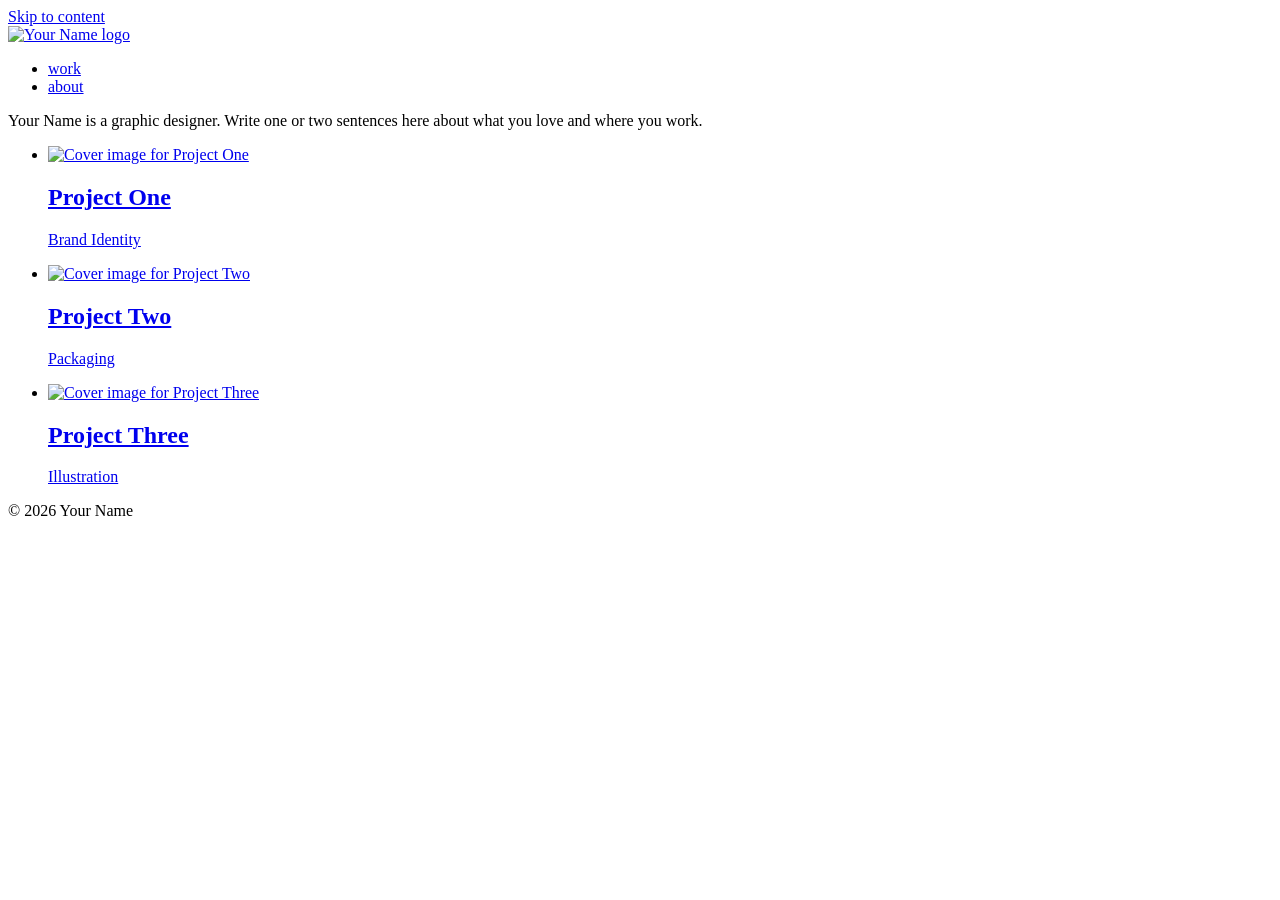
==== index.html @ 290d1531 "Add files via upload" ====
<!DOCTYPE html>
<html lang="en">
<head>
<meta charset="utf-8">
<meta name="viewport" content="width=device-width, initial-scale=1">
<title>Your Name — Graphic Designer</title>
<meta name="description" content="Graphic design portfolio.">
<!-- FAVICON: replace images/favicon.svg with your own file (see README) -->
<link rel="icon" href="images/favicon.svg" type="image/svg+xml">
<link rel="stylesheet" href="css/style.css">
</head>
<body>
<a class="skip" href="#main">Skip to content</a>
<header class="site-header">
  <a class="logo" href="index.html" aria-label="Home"><img src="images/favicon.svg" alt="Your Name logo" width="44" height="44"></a>
  <nav aria-label="Main"><ul>
    <li><a href="index.html#work">work</a></li>
    <li><a href="about.html">about</a></li>
  </ul></nav>
</header>
<main id="main">
  <p class="intro">Your Name is a graphic designer. Write one or two sentences here about what you love and where you work.</p>
  <section id="work" aria-label="Work">
  <ul class="grid">
    <li><a class="card" href="projects/case-study-1.html">
      <div class="thumb"><img src="images/project-1/thumbnail.svg" alt="Cover image for Project One" loading="lazy" width="1200" height="1500"></div>
      <h2>Project One</h2><p>Brand Identity</p></a></li>
    <li><a class="card" href="projects/case-study-2.html">
      <div class="thumb"><img src="images/project-2/thumbnail.svg" alt="Cover image for Project Two" loading="lazy" width="1200" height="1500"></div>
      <h2>Project Two</h2><p>Packaging</p></a></li>
    <li><a class="card" href="projects/case-study-3.html">
      <div class="thumb"><img src="images/project-3/thumbnail.svg" alt="Cover image for Project Three" loading="lazy" width="1200" height="1500"></div>
      <h2>Project Three</h2><p>Illustration</p></a></li>
  </ul>
  </section>
</main>
<footer class="site-footer"><p>&copy; 2026 Your Name</p></footer>
</body>
</html>
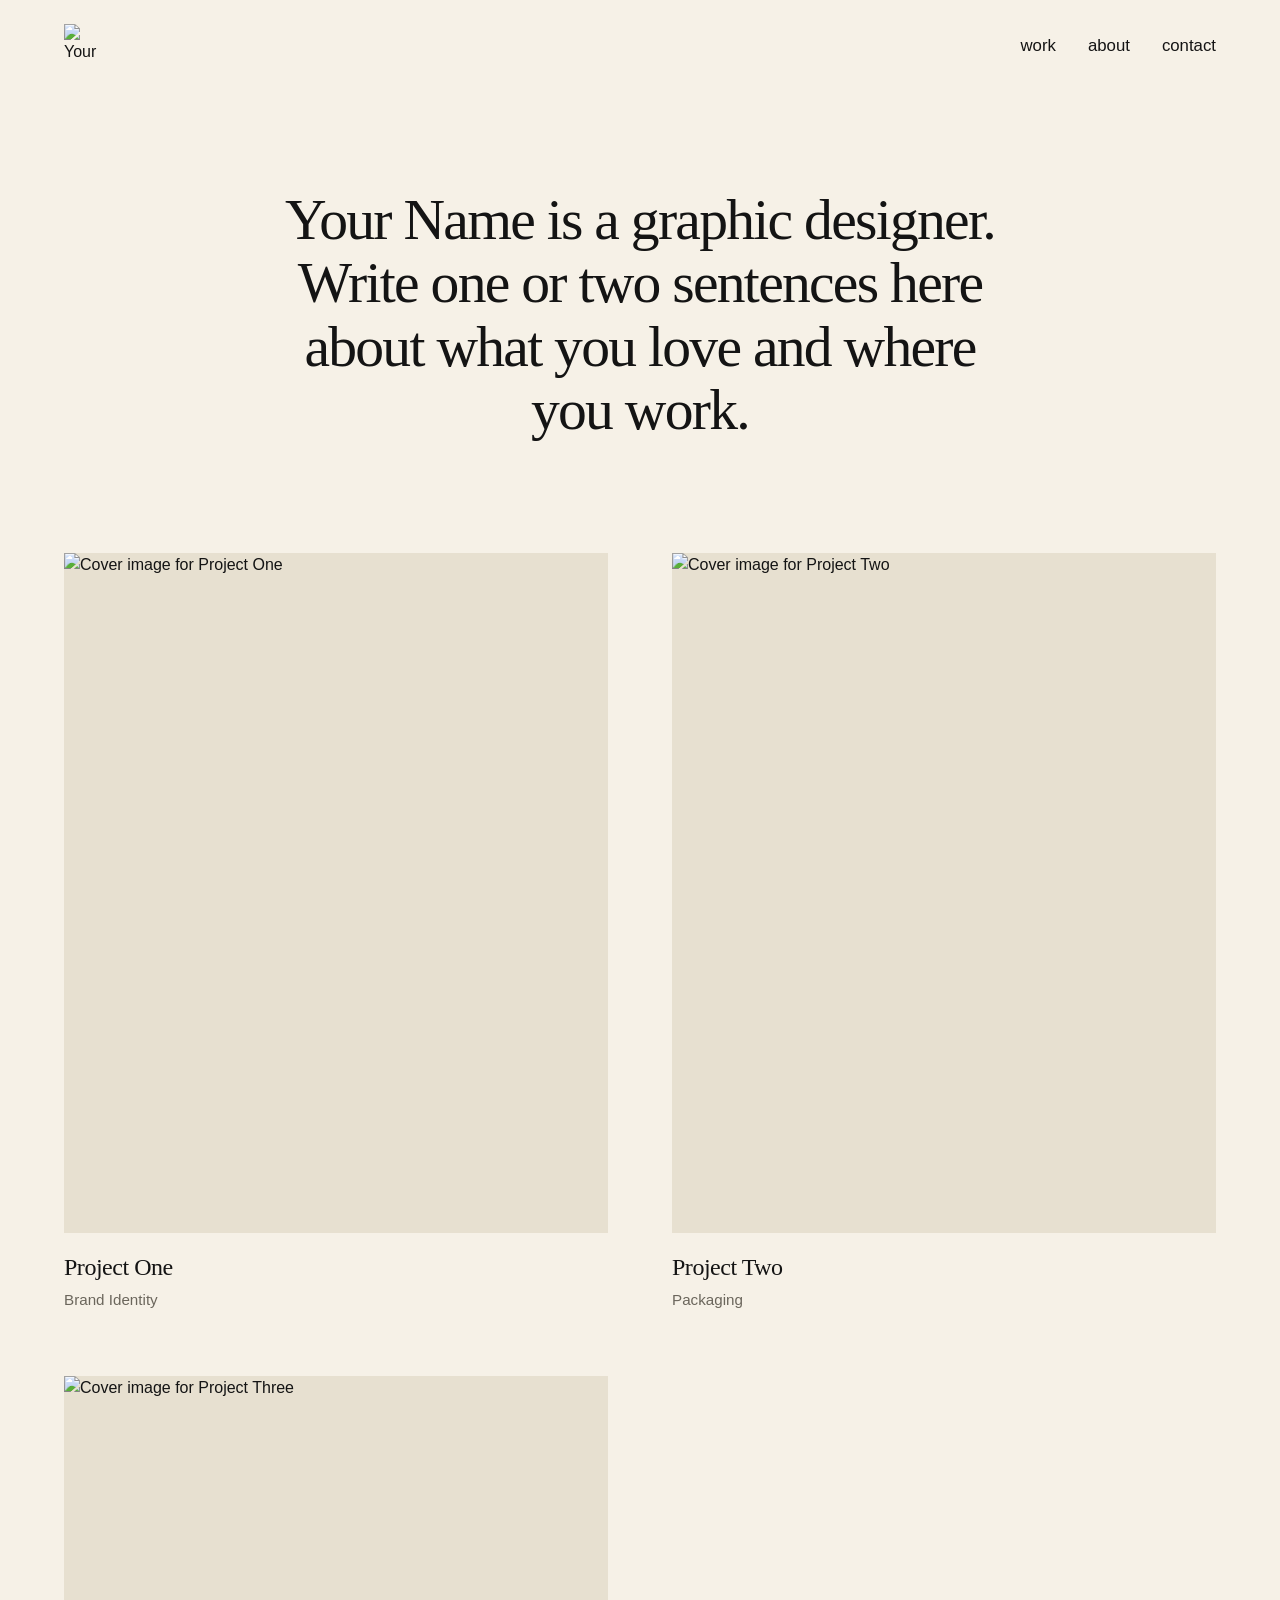
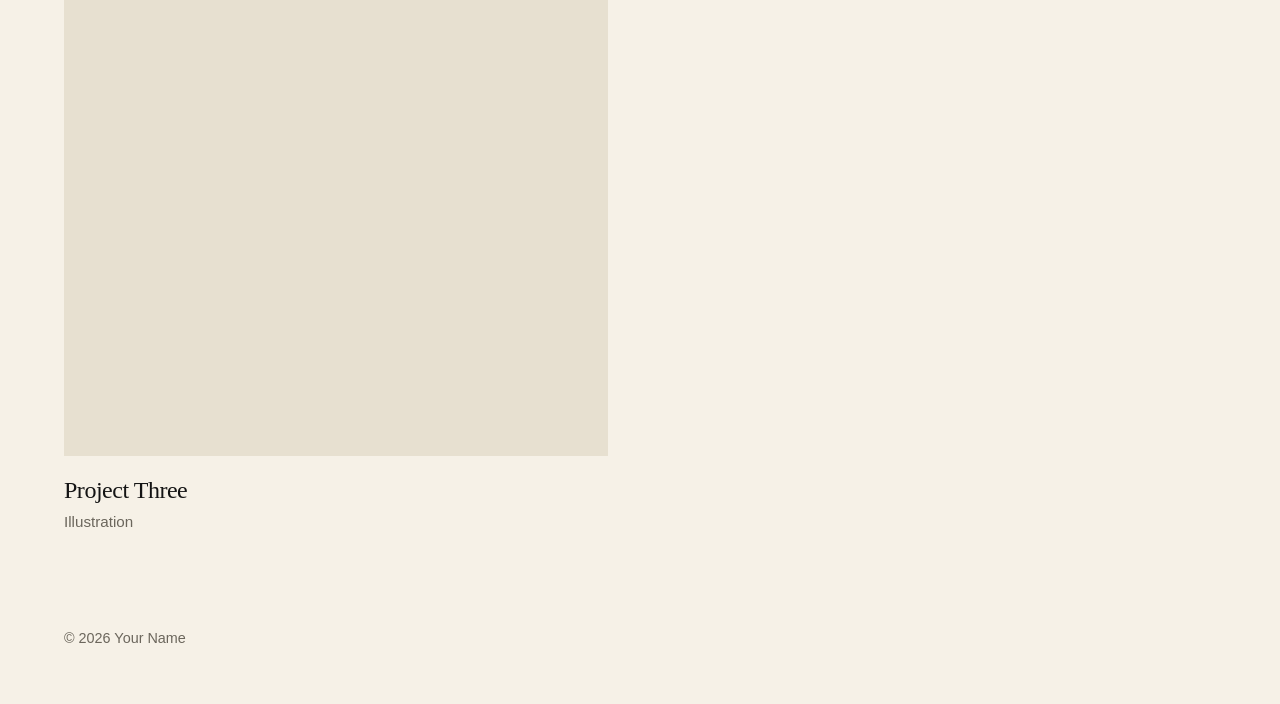
==== commit 3ff091b1: "Add preconnect links and contact link in index.html" ====
--- a/index.html
+++ b/index.html
@@ -7,6 +7,9 @@
 <meta name="description" content="Graphic design portfolio.">
 <!-- FAVICON: replace images/favicon.svg with your own file (see README) -->
 <link rel="icon" href="images/favicon.svg" type="image/svg+xml">
+<link rel="preconnect" href="https://fonts.googleapis.com">
+<link rel="preconnect" href="https://fonts.gstatic.com" crossorigin>
+<link href="https://fonts.googleapis.com/css2?family=Fugaz+One&family=Work+Sans:wght@400;500&display=swap" rel="stylesheet">
 <link rel="stylesheet" href="css/style.css">
 </head>
 <body>
@@ -16,6 +19,7 @@
   <nav aria-label="Main"><ul>
     <li><a href="index.html#work">work</a></li>
     <li><a href="about.html">about</a></li>
+    <li><a class="pill" href="mailto:you@example.com">contact</a></li>
   </ul></nav>
 </header>
 <main id="main">
--- a/css/style.css
+++ b/css/style.css
@@ -0,0 +1,55 @@
+/* ---------- Tokens ---------- */
+:root{
+  --bg:#f6f1e7; --ink:#141414; --muted:#6b665c;
+  --serif:"Iowan Old Style","Palatino Linotype",Georgia,serif;
+  --sans:"Helvetica Neue",Helvetica,Arial,sans-serif;
+  --pad:clamp(1.25rem,5vw,6rem);
+  --gap:clamp(1.5rem,5vw,6rem);
+  --ease:.25s ease;
+}
+*,*::before,*::after{box-sizing:border-box}
+body{margin:0;background:var(--bg);color:var(--ink);font-family:var(--sans);line-height:1.5;-webkit-font-smoothing:antialiased}
+img{display:block;max-width:100%;height:auto}
+ul{list-style:none;margin:0;padding:0}
+a{color:inherit;text-decoration:none}
+:focus-visible{outline:2px solid var(--ink);outline-offset:4px}
+.skip{position:absolute;left:-999px}.skip:focus{left:1rem;top:1rem;background:var(--ink);color:var(--bg);padding:.5rem 1rem;z-index:10}
+
+/* ---------- Header / footer ---------- */
+.site-header{display:flex;justify-content:space-between;align-items:center;padding:1.5rem var(--pad)}
+.site-header nav ul{display:flex;gap:2rem}
+.site-header nav a{font-size:1.05rem;padding-bottom:2px;border-bottom:1px solid transparent;transition:border-color var(--ease)}
+.site-header nav a:hover{border-color:var(--ink)}
+.logo img{transition:opacity var(--ease)}.logo:hover img{opacity:.7}
+.site-footer{padding:5rem var(--pad) 2.5rem;color:var(--muted);font-size:.9rem}
+main{padding:0 var(--pad)}
+
+/* ---------- Home ---------- */
+.intro{max-width:26ch;margin:clamp(2.5rem,8vw,6rem) auto clamp(3rem,9vw,7rem);text-align:center;
+  font-family:var(--serif);font-size:clamp(1.9rem,4.6vw,3.6rem);line-height:1.1;letter-spacing:-.03em}
+.grid{display:grid;grid-template-columns:repeat(2,1fr);gap:var(--gap) var(--gap)}
+.card{display:block}
+.thumb{overflow:hidden;background:#e7e0d0;aspect-ratio:4/5}
+.thumb img{width:100%;height:100%;object-fit:cover;transition:transform .6s ease}
+.card:hover .thumb img,.card:focus-visible .thumb img{transform:scale(1.03)}
+.card h2{font-family:var(--serif);font-weight:400;font-size:1.5rem;letter-spacing:-.02em;margin:1rem 0 0;
+  border-bottom:1px solid transparent;display:inline-block;transition:border-color var(--ease)}
+.card:hover h2{border-color:var(--ink)}
+.card p{margin:.15rem 0 0;color:var(--muted);font-size:.95rem}
+
+/* ---------- Case study + About ---------- */
+.back{display:inline-block;margin:1rem 0 2rem;color:var(--muted);transition:color var(--ease)}.back:hover{color:var(--ink)}
+.title{font-family:var(--serif);font-weight:400;font-size:clamp(2rem,4vw,3.2rem);letter-spacing:-.03em;line-height:1.1;margin:0 0 2.5rem}
+.case-intro,.about-body{display:grid;grid-template-columns:minmax(0,38rem) auto;justify-content:space-between;gap:2rem;margin-bottom:clamp(3rem,7vw,6rem)}
+.case-intro p,.about-body p{margin:0 0 1em;font-size:1.1rem}
+.meta{font-size:1.1rem}
+.gallery{max-width:1600px;margin:0 auto;display:grid;gap:clamp(1rem,2.5vw,2rem)}
+.gallery img{width:100%}
+.pager{display:flex;justify-content:space-between;margin-top:clamp(3rem,7vw,6rem);font-family:var(--serif);font-size:1.4rem;letter-spacing:-.02em}
+.pager a{border-bottom:1px solid transparent;transition:border-color var(--ease)}.pager a:hover{border-color:var(--ink)}
+.about{min-height:50vh}
+
+/* ---------- Responsive ---------- */
+@media (max-width:900px){.case-intro,.about-body{grid-template-columns:1fr}}
+@media (max-width:640px){.grid{grid-template-columns:1fr}.site-header nav ul{gap:1.25rem}.pager{font-size:1.1rem}}
+@media (prefers-reduced-motion:reduce){*{transition:none!important}}
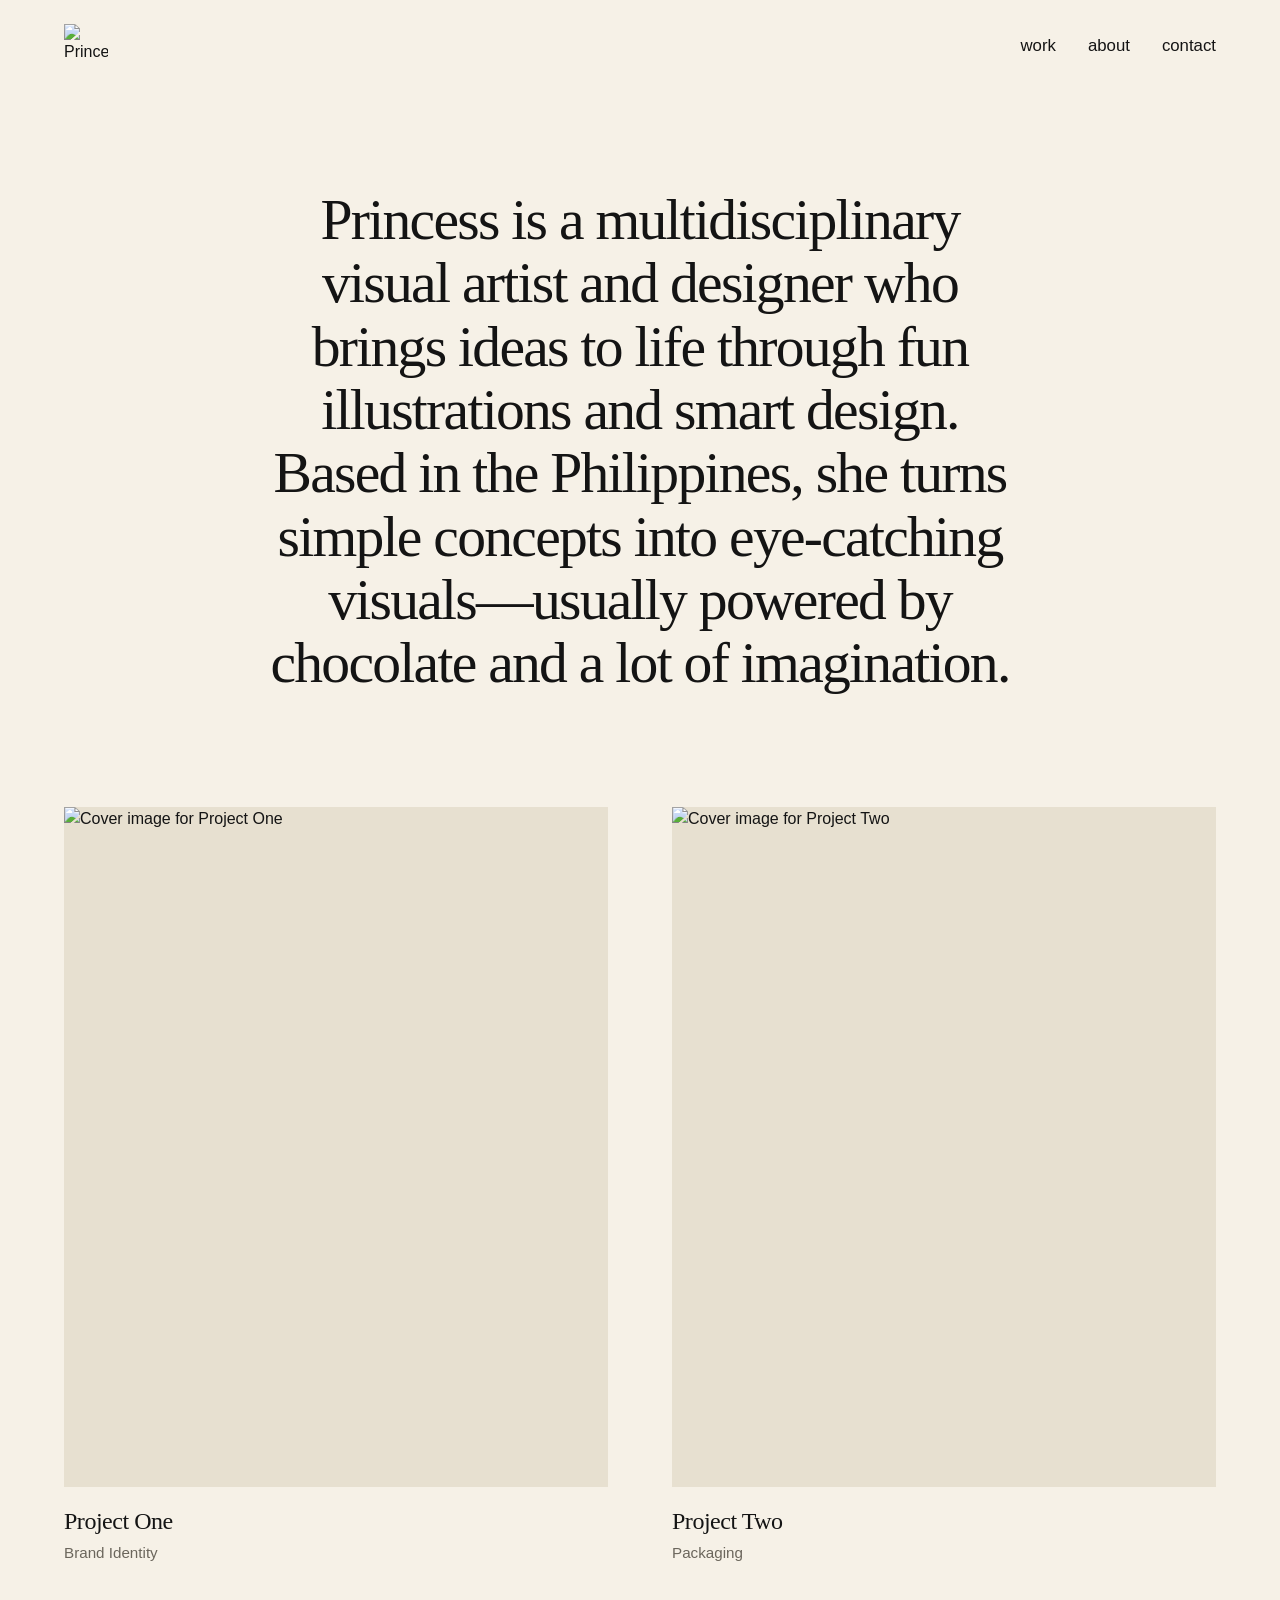
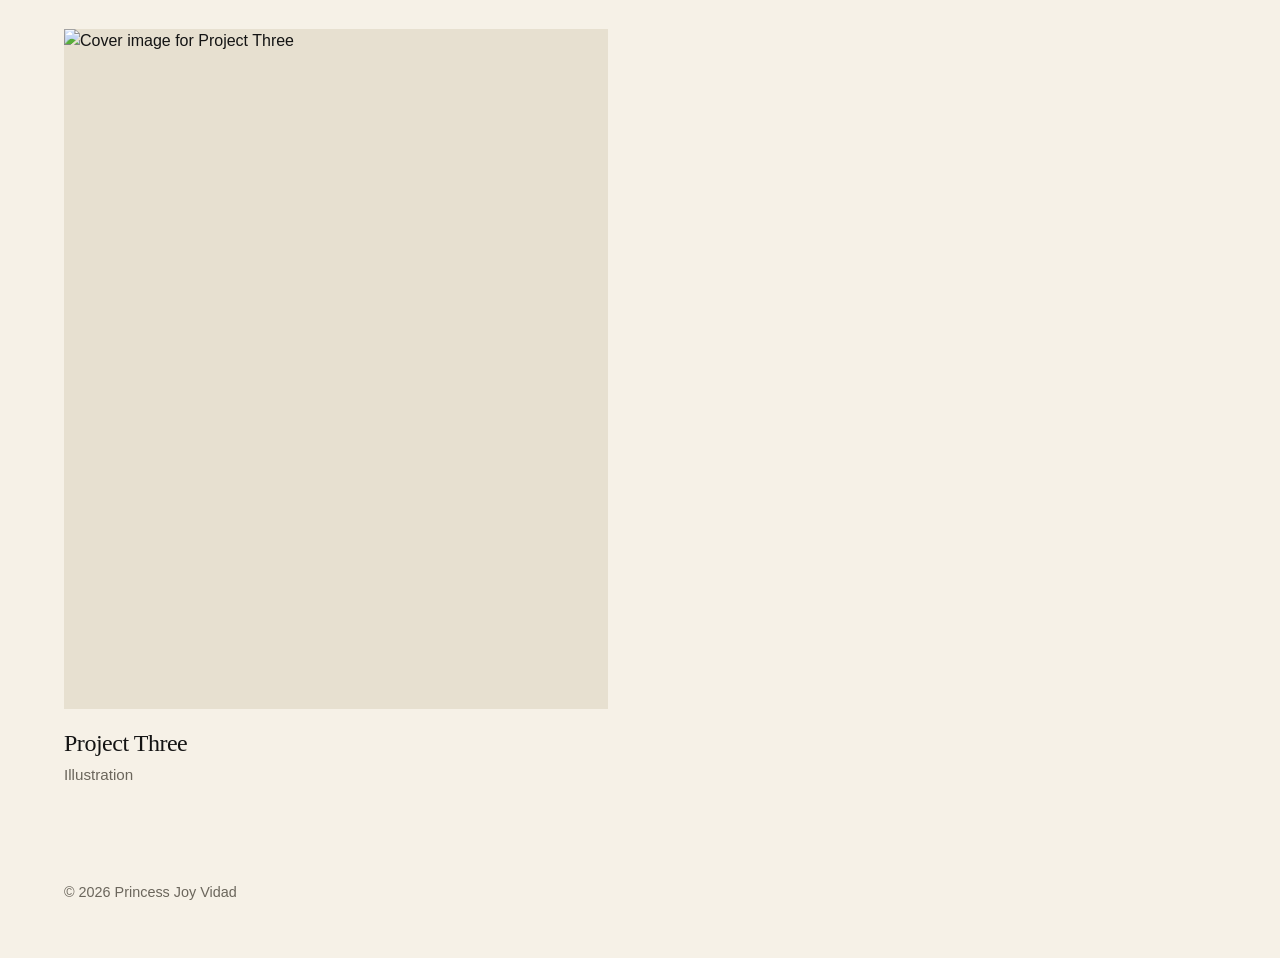
==== commit 719bfc03: "removed placeholders" ====
--- a/index.html
+++ b/index.html
@@ -3,9 +3,9 @@
 <head>
 <meta charset="utf-8">
 <meta name="viewport" content="width=device-width, initial-scale=1">
-<title>Your Name — Graphic Designer</title>
-<meta name="description" content="Graphic design portfolio.">
-<!-- FAVICON: replace images/favicon.svg with your own file (see README) -->
+<title>Princess Joy Vidad — Artist </title>
+<meta name="description" content="Artist portfolio.">
+
 <link rel="icon" href="images/favicon.svg" type="image/svg+xml">
 <link rel="preconnect" href="https://fonts.googleapis.com">
 <link rel="preconnect" href="https://fonts.gstatic.com" crossorigin>
@@ -15,15 +15,15 @@
 <body>
 <a class="skip" href="#main">Skip to content</a>
 <header class="site-header">
-  <a class="logo" href="index.html" aria-label="Home"><img src="images/favicon.svg" alt="Your Name logo" width="44" height="44"></a>
+  <a class="logo" href="index.html" aria-label="Home"><img src="images/favicon.svg" alt="Princess Joy Vidad logo" width="44" height="44"></a>
   <nav aria-label="Main"><ul>
     <li><a href="index.html#work">work</a></li>
     <li><a href="about.html">about</a></li>
-    <li><a class="pill" href="mailto:you@example.com">contact</a></li>
+    <li><a class="pill" href="mailto:princessgvidad@gmail.com">contact</a></li>
   </ul></nav>
 </header>
 <main id="main">
-  <p class="intro">Your Name is a graphic designer. Write one or two sentences here about what you love and where you work.</p>
+  <p class="intro">Princess is a multidisciplinary visual artist and designer who brings ideas to life through fun illustrations and smart design. Based in the Philippines, she turns simple concepts into eye-catching visuals—usually powered by chocolate and a lot of imagination.</p>
   <section id="work" aria-label="Work">
   <ul class="grid">
     <li><a class="card" href="projects/case-study-1.html">
@@ -38,6 +38,6 @@
   </ul>
   </section>
 </main>
-<footer class="site-footer"><p>&copy; 2026 Your Name</p></footer>
+<footer class="site-footer"><p>&copy; 2026 Princess Joy Vidad</p></footer>
 </body>
 </html>
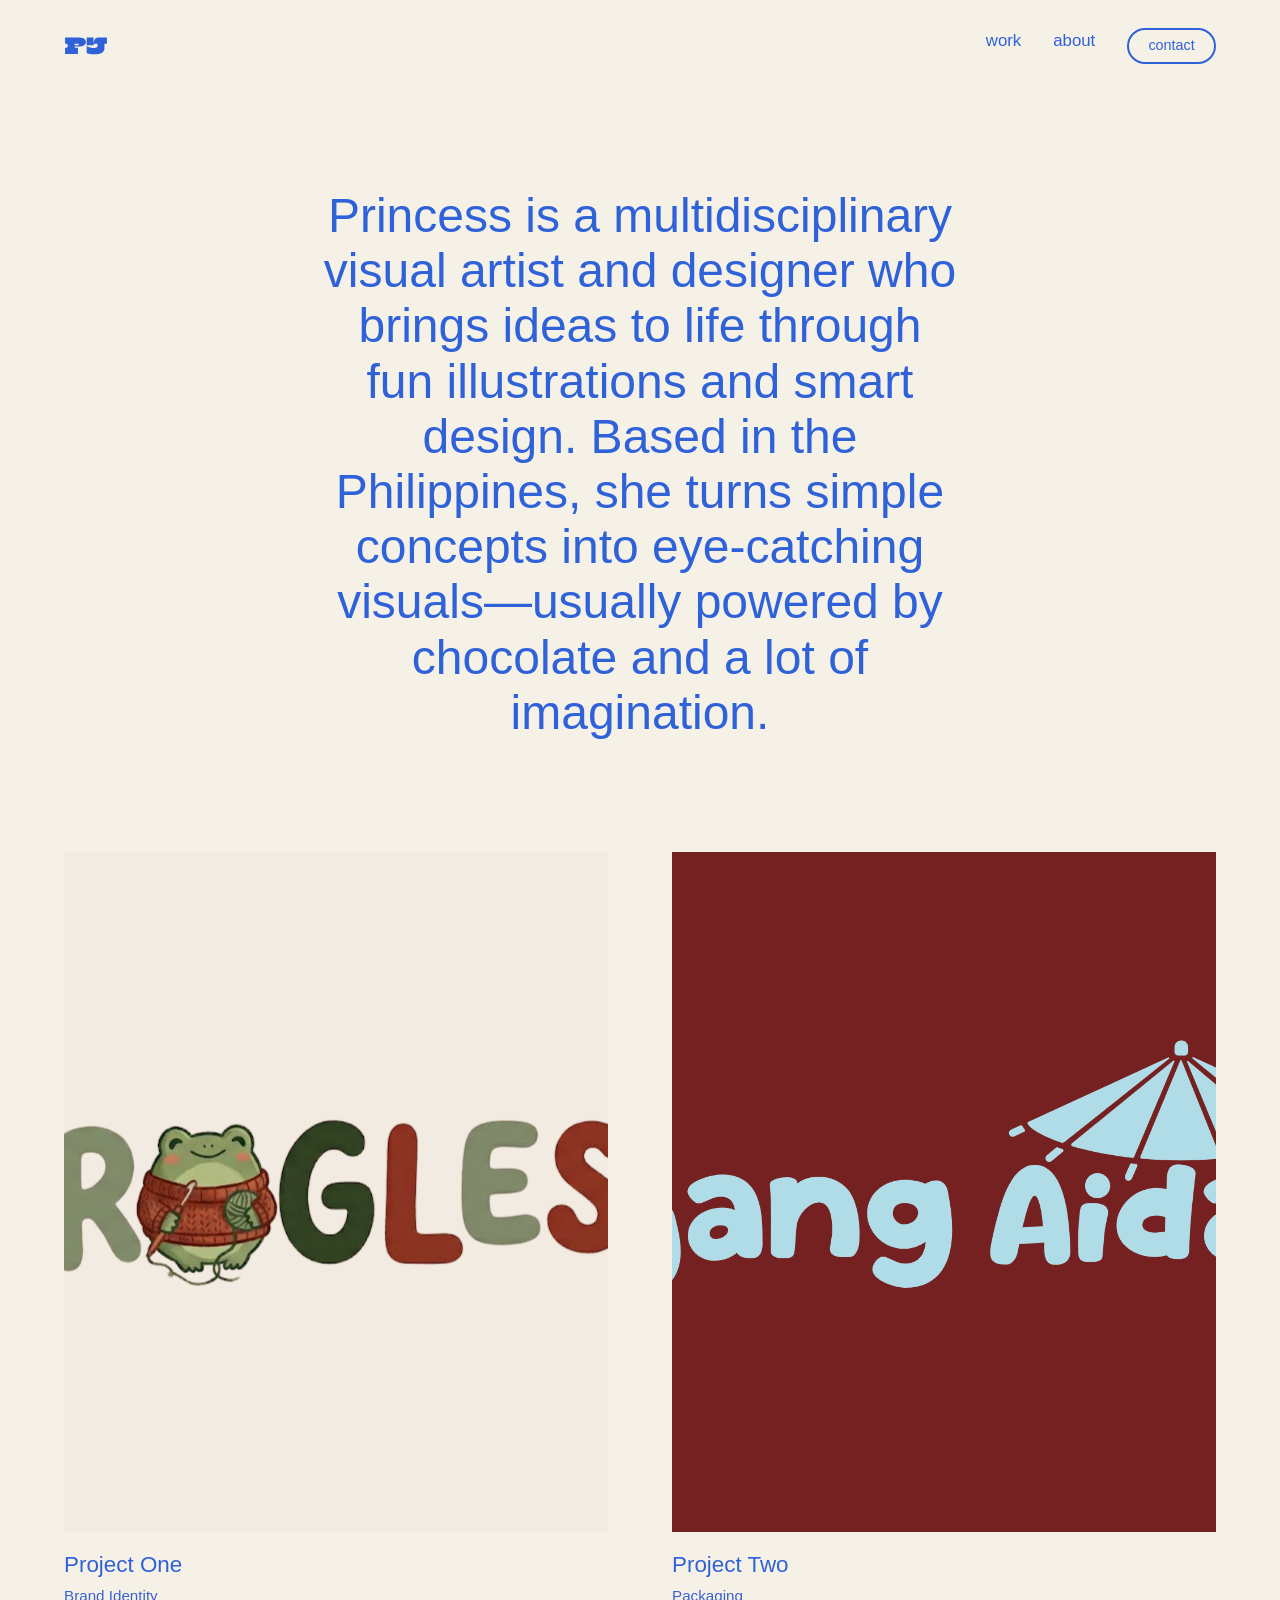
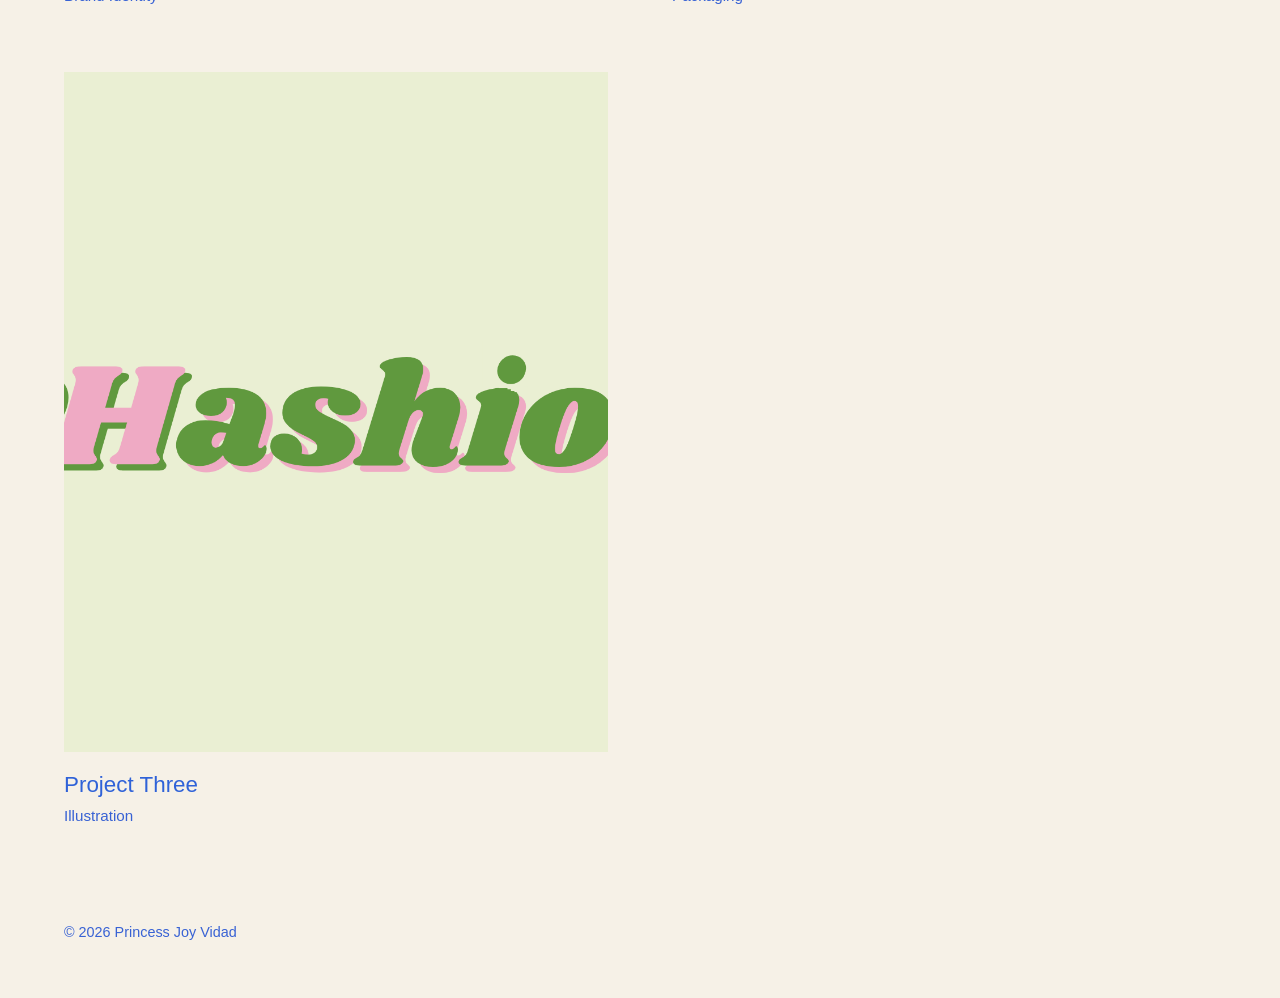
==== commit 63b71779: "edit project-1 placeholders" ====
--- a/index.html
+++ b/index.html
@@ -27,13 +27,13 @@
   <section id="work" aria-label="Work">
   <ul class="grid">
     <li><a class="card" href="projects/case-study-1.html">
-      <div class="thumb"><img src="images/project-1/thumbnail.svg" alt="Cover image for Project One" loading="lazy" width="1200" height="1500"></div>
+      <div class="thumb"><img src="images/project-1/thumbnail.png" alt="Cover image for Project One" loading="lazy" width="1200" height="1500"></div>
       <h2>Project One</h2><p>Brand Identity</p></a></li>
     <li><a class="card" href="projects/case-study-2.html">
-      <div class="thumb"><img src="images/project-2/thumbnail.svg" alt="Cover image for Project Two" loading="lazy" width="1200" height="1500"></div>
+      <div class="thumb"><img src="images/project-2/thumbnail.png" alt="Cover image for Project Two" loading="lazy" width="1200" height="1500"></div>
       <h2>Project Two</h2><p>Packaging</p></a></li>
     <li><a class="card" href="projects/case-study-3.html">
-      <div class="thumb"><img src="images/project-3/thumbnail.svg" alt="Cover image for Project Three" loading="lazy" width="1200" height="1500"></div>
+      <div class="thumb"><img src="images/project-3/thumbnail.png" alt="Cover image for Project Three" loading="lazy" width="1200" height="1500"></div>
       <h2>Project Three</h2><p>Illustration</p></a></li>
   </ul>
   </section>
--- a/css/style.css
+++ b/css/style.css
@@ -1,14 +1,14 @@
 /* ---------- Tokens ---------- */
 :root{
-  --bg:#f6f1e7; --ink:#141414; --muted:#6b665c;
-  --serif:"Iowan Old Style","Palatino Linotype",Georgia,serif;
-  --sans:"Helvetica Neue",Helvetica,Arial,sans-serif;
+  --bg:#f6f1e7; --ink:#2f62d8; --muted:#3862d4; --panel:#cfdbf8;
+  --display:"Fugaz One","Arial Rounded MT Bold",Impact,sans-serif;
+  --body:"Work Sans","Helvetica Neue",Arial,sans-serif;
   --pad:clamp(1.25rem,5vw,6rem);
   --gap:clamp(1.5rem,5vw,6rem);
   --ease:.25s ease;
 }
 *,*::before,*::after{box-sizing:border-box}
-body{margin:0;background:var(--bg);color:var(--ink);font-family:var(--sans);line-height:1.5;-webkit-font-smoothing:antialiased}
+body{margin:0;background:var(--bg);color:var(--ink);font-family:var(--body);line-height:1.5;-webkit-font-smoothing:antialiased}
 img{display:block;max-width:100%;height:auto}
 ul{list-style:none;margin:0;padding:0}
 a{color:inherit;text-decoration:none}
@@ -25,31 +25,45 @@
 main{padding:0 var(--pad)}
 
 /* ---------- Home ---------- */
-.intro{max-width:26ch;margin:clamp(2.5rem,8vw,6rem) auto clamp(3rem,9vw,7rem);text-align:center;
-  font-family:var(--serif);font-size:clamp(1.9rem,4.6vw,3.6rem);line-height:1.1;letter-spacing:-.03em}
+.intro{max-width:24ch;margin:clamp(2.5rem,8vw,6rem) auto clamp(3rem,9vw,7rem);text-align:center;
+  font-family:var(--display);font-size:clamp(1.8rem,4vw,3rem);line-height:1.15;letter-spacing:0}
 .grid{display:grid;grid-template-columns:repeat(2,1fr);gap:var(--gap) var(--gap)}
 .card{display:block}
 .thumb{overflow:hidden;background:#e7e0d0;aspect-ratio:4/5}
 .thumb img{width:100%;height:100%;object-fit:cover;transition:transform .6s ease}
 .card:hover .thumb img,.card:focus-visible .thumb img{transform:scale(1.03)}
-.card h2{font-family:var(--serif);font-weight:400;font-size:1.5rem;letter-spacing:-.02em;margin:1rem 0 0;
+.card h2{font-family:var(--display);font-weight:400;font-size:1.4rem;letter-spacing:0;margin:1rem 0 0;
   border-bottom:1px solid transparent;display:inline-block;transition:border-color var(--ease)}
 .card:hover h2{border-color:var(--ink)}
 .card p{margin:.15rem 0 0;color:var(--muted);font-size:.95rem}
 
 /* ---------- Case study + About ---------- */
 .back{display:inline-block;margin:1rem 0 2rem;color:var(--muted);transition:color var(--ease)}.back:hover{color:var(--ink)}
-.title{font-family:var(--serif);font-weight:400;font-size:clamp(2rem,4vw,3.2rem);letter-spacing:-.03em;line-height:1.1;margin:0 0 2.5rem}
+.title{font-family:var(--display);font-weight:400;font-size:clamp(2rem,4vw,3.2rem);letter-spacing:0;line-height:1.1;margin:0 0 2.5rem}
 .case-intro,.about-body{display:grid;grid-template-columns:minmax(0,38rem) auto;justify-content:space-between;gap:2rem;margin-bottom:clamp(3rem,7vw,6rem)}
 .case-intro p,.about-body p{margin:0 0 1em;font-size:1.1rem}
 .meta{font-size:1.1rem}
 .gallery{max-width:1600px;margin:0 auto;display:grid;gap:clamp(1rem,2.5vw,2rem)}
 .gallery img{width:100%}
-.pager{display:flex;justify-content:space-between;margin-top:clamp(3rem,7vw,6rem);font-family:var(--serif);font-size:1.4rem;letter-spacing:-.02em}
+.pager{display:flex;justify-content:space-between;margin-top:clamp(3rem,7vw,6rem);font-family:var(--display);font-size:1.4rem;letter-spacing:0}
 .pager a{border-bottom:1px solid transparent;transition:border-color var(--ease)}.pager a:hover{border-color:var(--ink)}
 .about{min-height:50vh}
 
 /* ---------- Responsive ---------- */
+
+/* ---------- Pill button + About split layout ---------- */
+.pill,.site-header nav a.pill{display:inline-block;border:2px solid var(--ink);border-radius:999px;padding:.35rem 1.2rem;font-size:.9rem;transition:background var(--ease),color var(--ease)}
+.pill:hover,.site-header nav a.pill:hover{background:var(--ink);color:var(--bg);border-color:var(--ink)}
+.about-page{padding:.75rem}
+.about-page .site-header{background:var(--panel);border:2px solid var(--ink);border-radius:28px 28px 0 0;padding:1rem clamp(1rem,4vw,3rem)}
+.about-page main{padding:0}
+.split{display:grid;grid-template-columns:1fr 1fr;min-height:min(80vh,46rem);background:var(--panel);border:2px solid var(--ink);border-top:0}
+.split-text{display:flex;flex-direction:column;align-items:center;justify-content:center;gap:2rem;padding:3rem var(--pad);text-align:center}
+.split-text h1{font-family:var(--display);font-weight:400;font-size:clamp(2rem,4vw,3.4rem);line-height:1.1;margin:0;max-width:14ch}
+.split-photo{position:relative;border-left:2px solid var(--ink);overflow:hidden}
+.split-photo img{width:100%;height:100%;object-fit:cover;filter:grayscale(1)}
+.bolt{position:absolute;left:12%;top:16%;width:clamp(32px,5vw,64px);fill:none;stroke:var(--ink);stroke-width:2.5;z-index:1}
+.about-more{padding:clamp(3rem,7vw,6rem) var(--pad) 0}
 @media (max-width:900px){.case-intro,.about-body{grid-template-columns:1fr}}
-@media (max-width:640px){.grid{grid-template-columns:1fr}.site-header nav ul{gap:1.25rem}.pager{font-size:1.1rem}}
+@media (max-width:640px){.split{grid-template-columns:1fr}.split-photo{border-left:0;border-top:2px solid var(--ink);aspect-ratio:4/5}.grid{grid-template-columns:1fr}.site-header nav ul{gap:1.25rem}.pager{font-size:1.1rem}}
 @media (prefers-reduced-motion:reduce){*{transition:none!important}}
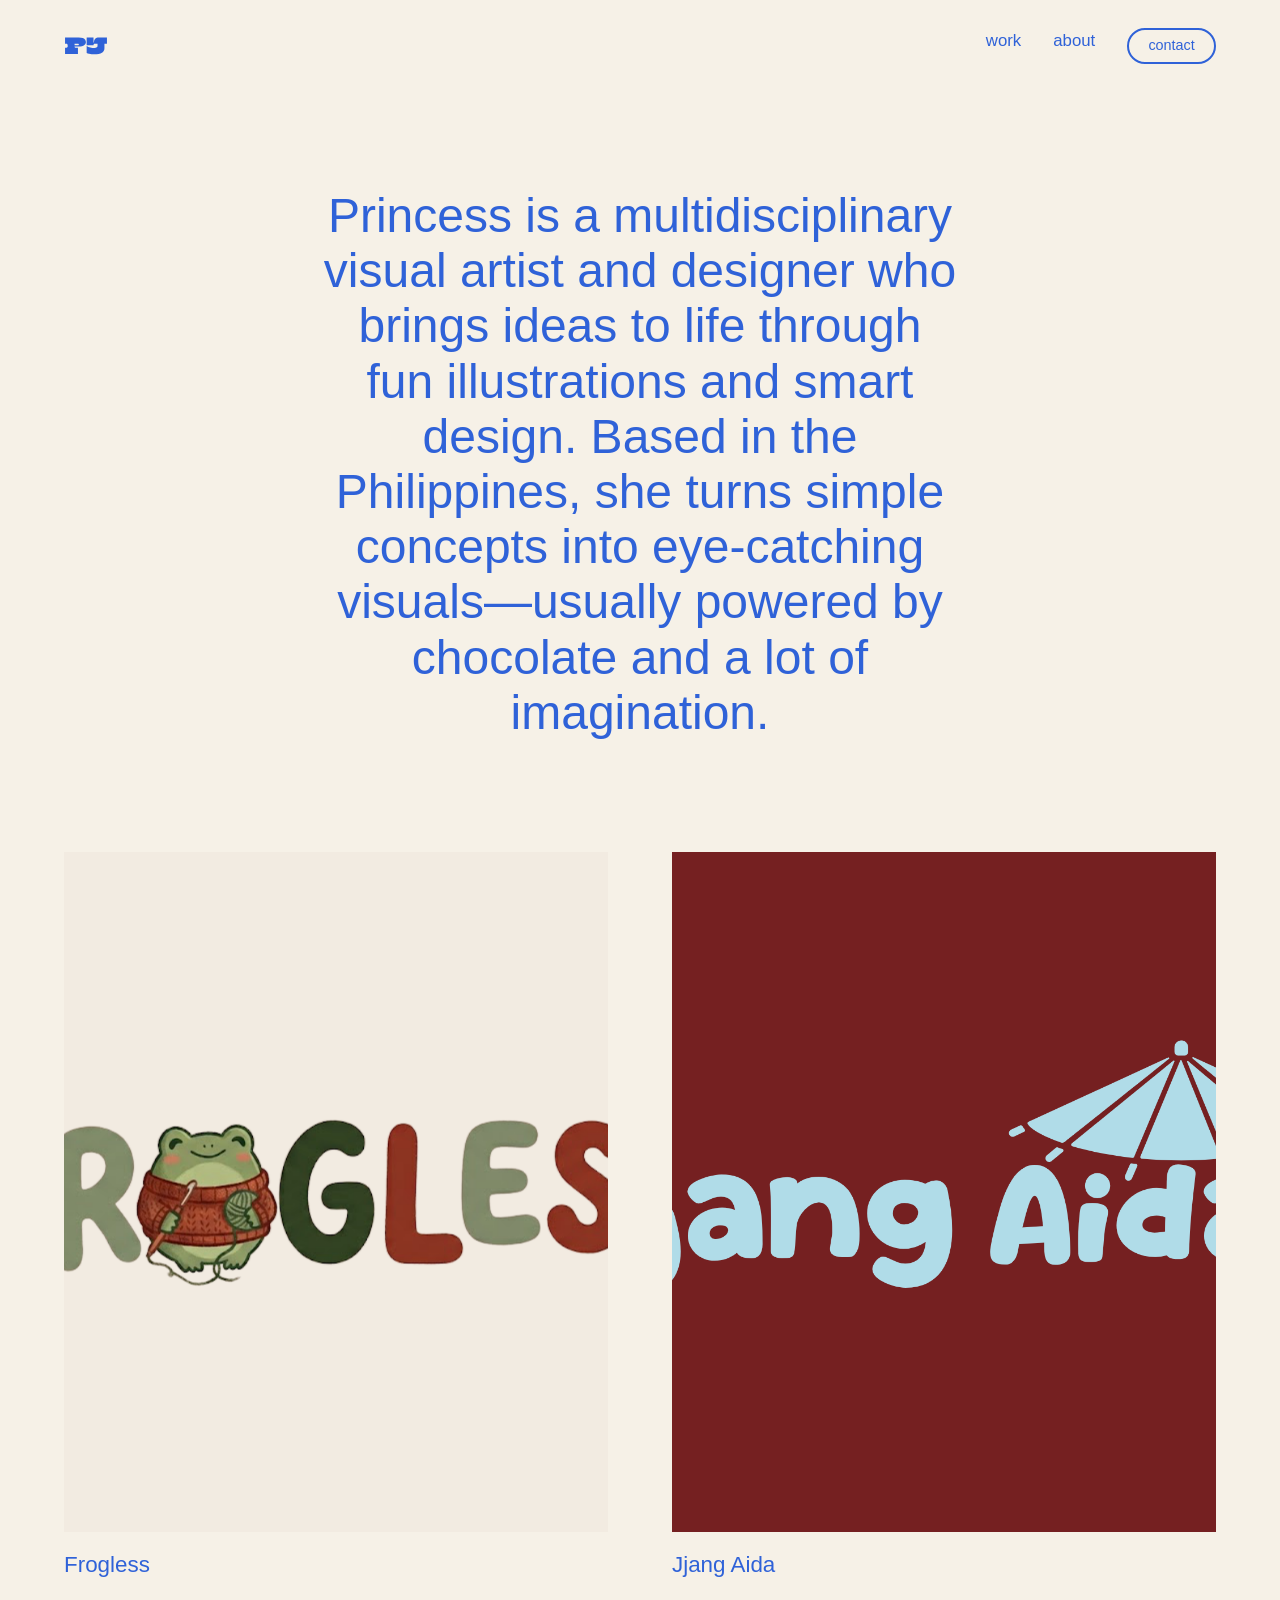
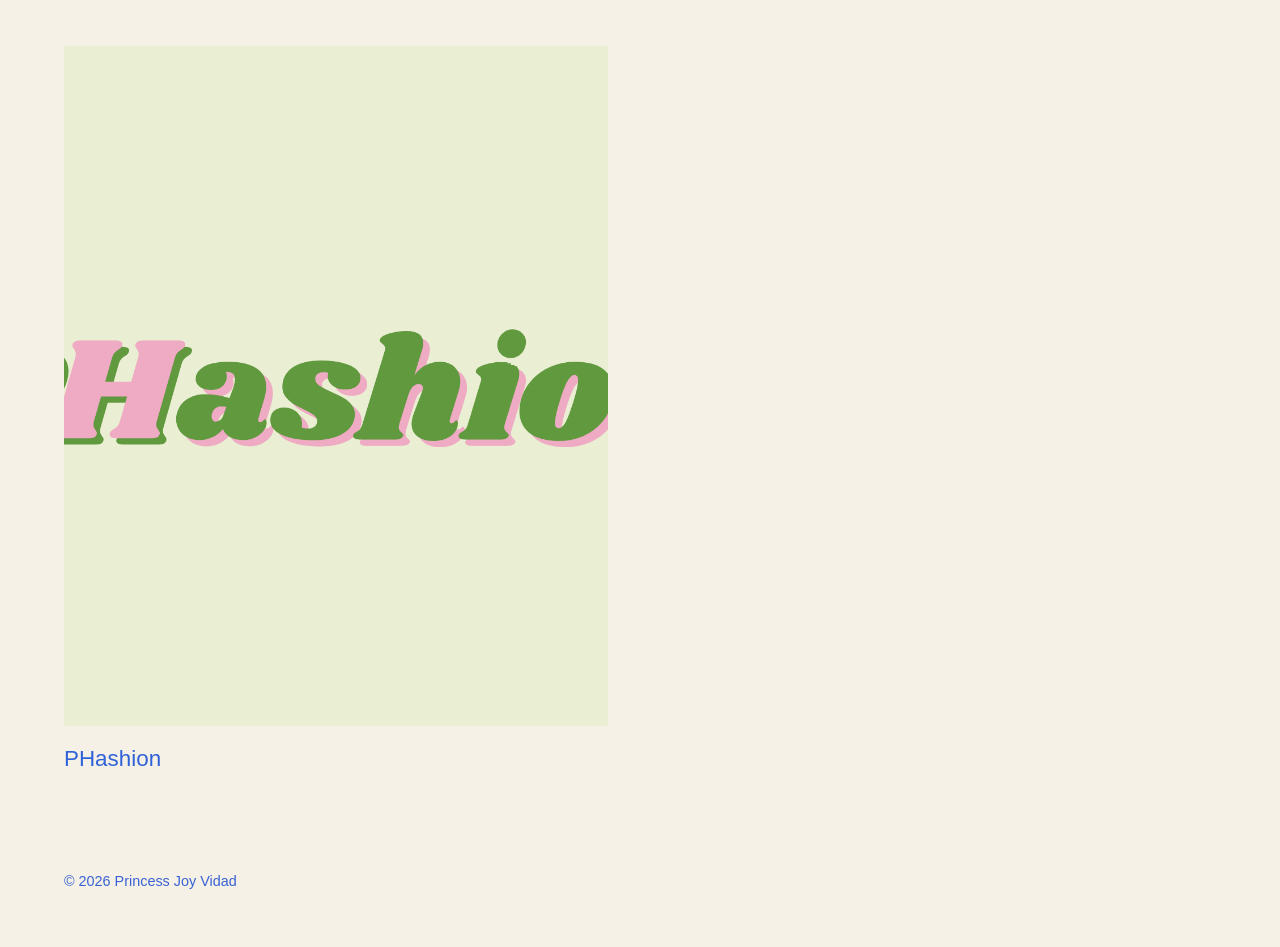
==== commit 4e9f1ff9: "remove paragraphs in index.html" ====
--- a/index.html
+++ b/index.html
@@ -27,14 +27,14 @@
   <section id="work" aria-label="Work">
   <ul class="grid">
     <li><a class="card" href="projects/case-study-1.html">
-      <div class="thumb"><img src="images/project-1/thumbnail.png" alt="Cover image for Project One" loading="lazy" width="1200" height="1500"></div>
-      <h2>Project One</h2><p>Brand Identity</p></a></li>
+      <div class="thumb"><img src="images/project-1/thumbnail.png" alt="Cover image for Frogless" loading="lazy" width="1500" height="1200"></div>
+      <h2>Frogless</h2></a></li>
     <li><a class="card" href="projects/case-study-2.html">
-      <div class="thumb"><img src="images/project-2/thumbnail.png" alt="Cover image for Project Two" loading="lazy" width="1200" height="1500"></div>
-      <h2>Project Two</h2><p>Packaging</p></a></li>
+      <div class="thumb"><img src="images/project-2/thumbnail.png" alt="Cover image for Jjang Aida" loading="lazy" width="1500" height="1200"></div>
+      <h2>Jjang Aida</h2></a></li>
     <li><a class="card" href="projects/case-study-3.html">
-      <div class="thumb"><img src="images/project-3/thumbnail.png" alt="Cover image for Project Three" loading="lazy" width="1200" height="1500"></div>
-      <h2>Project Three</h2><p>Illustration</p></a></li>
+      <div class="thumb"><img src="images/project-3/thumbnail.png" alt="Cover image for PHashion" loading="lazy" width="1500" height="1200"></div>
+      <h2>PHashion</h2></a></li>
   </ul>
   </section>
 </main>
